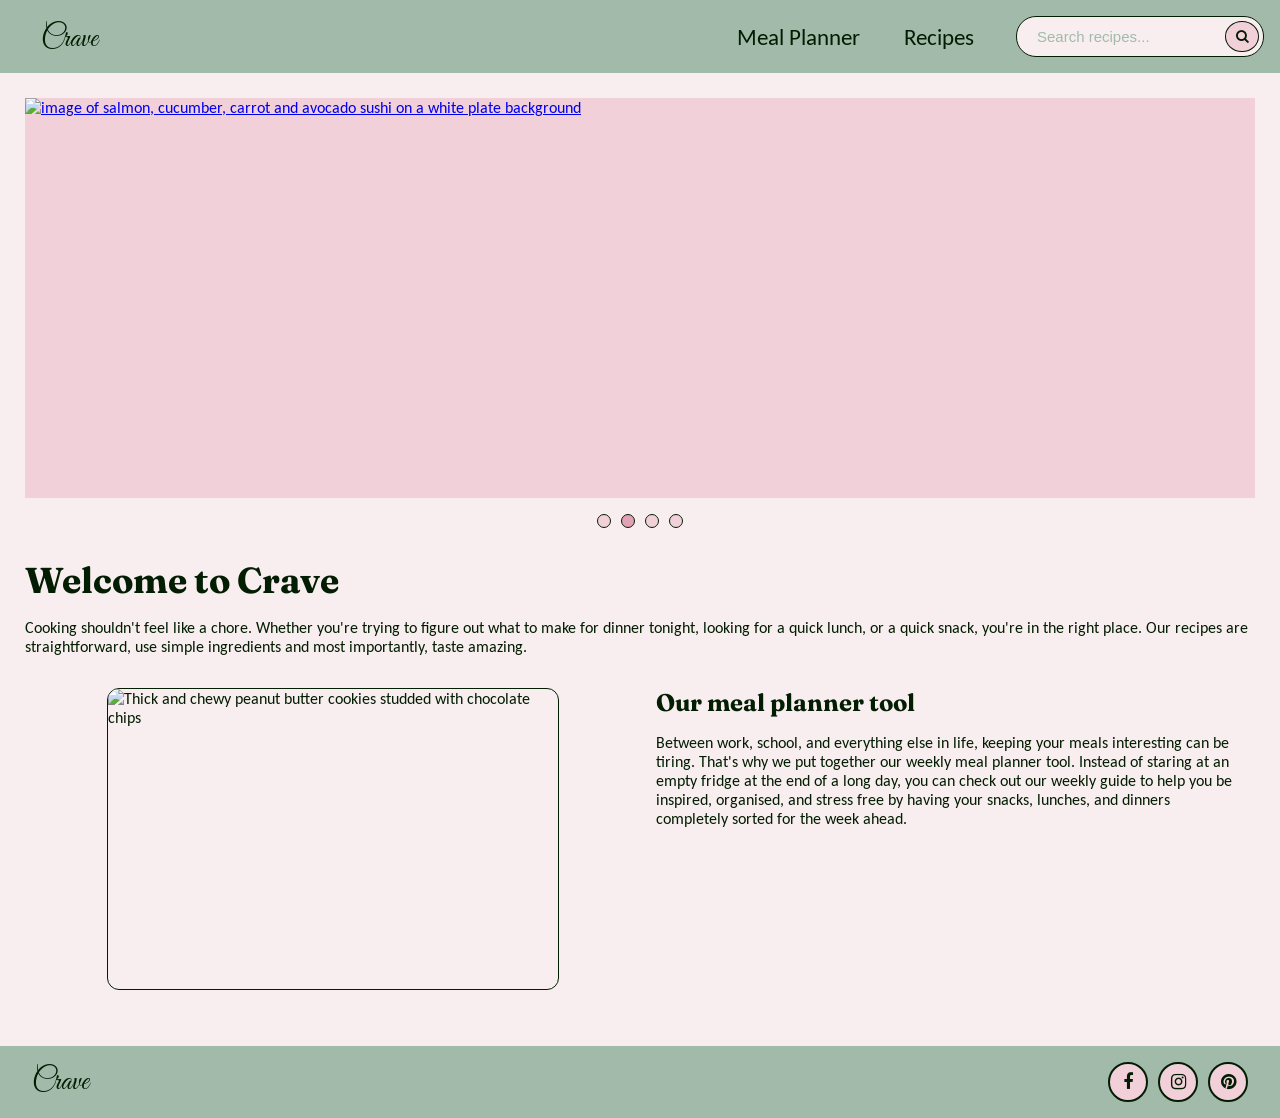
==== index.html @ 67f0110e "Add files via upload" ====
<!DOCTYPE html>
<html lang="en">
<head>
    <meta charset="UTF-8">
    <meta name="viewport" content="width=device-width, initial-scale=1.0">
    <title>Crave</title>
    <link rel="icon" type="image/png" href="images/crave-favicon.png">
    <link rel="stylesheet" href="style.css">
    <link rel="stylesheet" href="https://cdnjs.cloudflare.com/ajax/libs/font-awesome/4.7.0/css/font-awesome.min.css">
</head>
<body>
    <!-- Navbar with links and search -->
    <nav class="topnav" id="myTopnav">
        <a href="index.html" class="logo-link">Crave</a>
        <div id="nav-right">
            <a href="mealplanner.html" >Meal Planner</a>
            <a href="recipeindex.html">Recipes</a>
            <!-- Search bar for finding recipes -->
            <div class="search-container">
                <input type="text" id="recipeSearch" onkeyup="searchRecipes()" placeholder="Search recipes...">
                <button type="button" aria-label="Magnifying glass search icon"><i class="fa fa-search"></i></button>
                <div id="search-results">
                    <ul id="recipeMenu">
                        <li><a href="recipe.html?id=cookies">Chocolate Chip Peanut Butter Cookies</a></li>
                        <li><a href="recipe.html?id=crepe">Soft Crepes</a></li>
                        <li><a href="recipe.html?id=doughnuts">Fluffy Banana Airfryer Doughnut Holes</a></li>
                        <li><a href="recipe.html?id=flatbread">Garlic Butter Flatbread</a></li>
                        <li><a href="recipe.html?id=onion-rings">Crispy Onion Rings</a></li>
                        <li><a href="recipe.html?id=potato-salad">Creamy Potato Salad</a></li>
                        <li><a href="recipe.html?id=scone">Fluffy Scones</a></li>
                        <li><a href="recipe.html?id=sushi">Teriyaki Sushi</a></li>
                        <li><a href="recipe.html?id=bulgogi">Beef Bulgogi</a></li>
                        <li><a href="recipe.html?id=chicken">Honey Soy Chicken</a></li>
                    </ul>
                </div>
            </div>
        </div>
        <div class="hamburger">
            <div class="line"></div>
            <div class="line"></div>
            <div class="line"></div>
        </div>
    </nav>
    
    <div class="body-wrap">
        <main>
            <div class="content-section">
                <!-- Slideshow with images that link to recipes -->
                <div class="slideshow-container">
                    <div class="slide-active">
                        <a href="recipe.html?id=chicken">
                            <img class="slide-img" src="images/chicken.jpeg" alt="image of fried chicken with a garlic honey soy glaze, with coleslaw on the side">
                        </a>
                    </div>
                    <div class="slide">
                        <a href="recipe.html?id=sushi">
                            <img class="slide-img" src="images/sushi.jpeg" alt="image of salmon, cucumber, carrot and avocado sushi on a white plate background">
                        </a>
                    </div>
                    <div class="slide">
                        <a href="recipe.html?id=flatbread">
                            <img class="slide-img" src="images/flatbread.jpeg" alt="image of round, soft, buttery flatbread">
                        </a>
                    </div>
                    <div class="slide">
                        <a href="recipe.html?id=scone">
                            <img class="slide-img" src="images/scone.jpeg" alt="image of light, well risen scones on a baking tray">
                        </a>
                    </div>
                </div>
                <!-- Progression dots for the slideshow/carousel -->
                <div class="slide-dots">
                    <button class="dot-active"></button>
                    <button class="dot"></button>
                    <button class="dot"></button>
                    <button class="dot"></button>
                </div>
            </div>
            
            <!-- Welcome section, introducing the website -->
            <section class="welcome-intro">
                <h1>Welcome to Crave</h1> 
                <p>Cooking shouldn't feel like a chore. Whether you're trying to figure out what to make for dinner tonight, looking for a quick lunch, or a quick snack, you're in the right place. Our recipes are straightforward, use simple ingredients and most importantly, taste amazing.</p>
            </section>
        
            <!-- Information about the meal planner and an image from the cookie recipe -->
            <section class="row">
                <div class="column">
                    <img class="home-img" src="images/cookie.jpeg" alt="Thick and chewy peanut butter cookies studded with chocolate chips">
                </div>
                <div class="column">
                    <h2>Our meal planner tool</h2>
                    <p>Between work, school, and everything else in life, keeping your meals interesting can be tiring. That's why we put together our weekly meal planner tool. Instead of staring at an empty fridge at the end of a long day, you can check out our weekly guide to help you be inspired, organised, and stress free by having your snacks, lunches, and dinners completely sorted for the week ahead.</p>
                </div>
            </section>
        </main>
   </div>
   
   <!-- Footer with social media links -->
   <footer>
        <span class="footer-logo">Crave</span>
        <div class="footer-links">
            <a href="https://facebook.com" class="circle"><i class="fa fa-facebook"></i></a>
            <a href="https://instagram.com" class="circle"><i class="fa fa-instagram"></i></a>
            <a href="https://pinterest.com" class="circle"><i class="fa fa-pinterest"></i></a>
        </div>
    </footer>
    <script src="script.js"></script>
</body>
</html>
---- style.css ----
/* Importing fonts */
@import url('https://fonts.googleapis.com/css2?family=Carlito:ital,wght@0,400;0,700;1,400;1,700&family=Fraunces:ital,opsz,wght@0,9..144,100..900;1,9..144,100..900&family=Great+Vibes&display=swap');

/* Main page styling */
body {
    margin: 0;
    padding: 0;
    background-color: #f8eeef;
    font-family: 'Carlito', sans-serif;
    color: #031d02;
    
}

.body-wrap {
    margin: 25px;
}

/* Makes the scroll to top button more smooth */
html {scroll-behavior: smooth;}

/* TEXT */
h1, h2, h3 {
    font-family: 'Fraunces', serif;
    color: #031d02;
    font-weight: 700;
}

h1 {
    font-size: 36px;
    margin-bottom: 15px;
}

h2 {
    font-size: 24px;
    margin-top: 0;
    margin-bottom: 15px;
}

/* NAVBAR */
/* Styling and positioning for the nav bar */
nav {
    position: sticky;
    top: 0;
    z-index: 100;
    padding: 8px 0;
    box-sizing: border-box;
}

.topnav {
    background-color: #a1baaa;
    width: 100%;
    display: flex;
    align-items: center;
    padding: 10px 0;
    box-sizing: border-box;
}

.topnav a {
    display: block;
    color: #031d02;
    text-align: center;
    padding: 10px 16px;
    text-decoration: none;
    font-size: 23px;
    border-radius: 8px;
    margin: 0 2px;
}

/* Hover effect for navbar links */
.topnav a:hover {
    background-color: #f1d0d9;
    color: #031d02;
}

/* Logo styling */
.topnav a.logo-link {
    font-size: 30px;
    font-family: Great Vibes;
    margin-left: 25px;
    padding-bottom: 5px;
}

/* SEARCH BAR */
.search-container {
    position: relative;
    display: flex;
    align-items: center;
    background-color: #f8eeef;
    border: 1px solid #031d02;
    border-radius: 20px;
    padding: 4px 4px 4px 12px;
    margin: auto 16px;
}

.search-container input {
    padding: 6px 8px;
    border-radius: 20px;
    border: none;
    outline: none;
    font-size: 15px;
    width: 180px;
    background-color: transparent;
    color: #031d02;
}

/* Placeholder text colour */
.search-container input::placeholder {
    color: #a1baaa;
}

/* Search icon button */
.search-container button {
    padding: 8px 10px;
    border-radius: 50%;
    border: 1px solid #031d02;
    background-color: #f1d0d9;
    color: #031d02;
    cursor: pointer;
    display: flex;
    align-items: center;
    justify-content: center;
}

.search-container button:hover {
    background-color: #e2a1b4;
}

/* Right side navigation links */
#nav-right {
    margin-left: auto;
    display: flex;
    align-items: center;
    gap: 8px;
}

/* Results from recipe search */
#search-results {
    display: none;
    position: absolute;
    top: 100%;
    left: 0;
    background-color: #f8eeef;
    border: 1px solid #031d02;
    padding: 5px;
    border-radius: 10px;
    width: 250px;
    z-index: 999;
}

#recipeMenu {
    list-style-type: none;
    padding: 0;
    margin: 0;
}

#recipeMenu li a {
    padding: 8px 12px;
    text-decoration: none;
    color: #031d02;
    display: block;
}

#recipeMenu li a:hover {
    background-color: #f1d0d9;
}

/* Hamburger menu */
.hamburger {
    display: none;
    flex-direction: column;
    cursor: pointer;
    gap: 5px;
    margin-left: auto;
    margin-right: 16px;
    padding: 8px;
}

.hamburger .line {
    width: 25px;
    height: 3px;
    background: #031d02;
    border-radius: 2px;
}

/* Responsive navbar for smaller screens */
@media (max-width: 768px) {
    #nav-right {
        display: none;
        position: absolute;
        top: 60px;
        right: 0;
        background: #a1baaa;
        flex-direction: column;
        width: 200px;
        text-align: right;
        padding: 1rem;
    }

    #nav-right.active {
        display: flex;
    }

    .hamburger {
        display: flex;
    }
}


/* LAYOUT */
/* Grid layout */
.row {
    display: flex;
    align-items: flex-start;
}

.column {
    flex: 1;
    padding: 16px;
}


/* IMAGES */
.home-img {
    width: 100%;
    max-width: 450px;
    height: 300px;
    object-fit: cover;
    border-radius: 12px;
    border: 1px solid #031d02;
    display: block;
    margin: 0 auto;
}

/* FOOTER */
/* layout, spacing, styling */
footer {
    background-color: #a1baaa;
    display: flex;
    justify-content: space-between;
    align-items: center;
    padding: 16px 32px;
    margin-top: 40px;
}

/* Footer logo */
.footer-logo {
    font-size: 30px;
    color: #031d02;
    font-family: Great Vibes;
}

/* Social media circles layout */
.footer-links {
    display: flex;
    gap: 10px;
}

/* Social media circles */
.circle {
    width: 36px;
    height: 36px;
    border-radius: 50%;
    background-color: #f1d0d9;
    border: 2px solid #031d02;
    display: flex;
    align-items: center;
    justify-content: center;
    color: #031d02;
    text-decoration: none;
    font-size: 18px;
}

/* Hover effect for socials */
.circle:hover {
    background-color: #e2a1b4;
}

/* CAROUSEL */
.slideshow-container {
    position: relative;
    height: 400px;
    overflow: hidden;
    margin: 0;
}

/* Hidden slides */
.slide {
    position: absolute;
    top: 0;
    left: 0;
    width: 100%;
    height: 100%;
    display: flex;
    align-items: center;
    justify-content: center;
    opacity: 0;
    transition: opacity 0.8s ease-in-out;
    pointer-events: none;
}

/* Active slide */
.slide-active {
    position: absolute;
    top: 0;
    left: 0;
    width: 100%;
    height: 100%;
    display: flex;
    align-items: center;
    justify-content: center;
    transition: opacity 0.8s ease-in-out;
    opacity: 1;
    background-color: #f1d0d9;
    pointer-events: auto;
}

/* Progression dots for slideshow */
.slide-dots {
    display: flex;
    justify-content: center;
    align-items: center;
    margin: 16px 0;
    gap: 10px;
}

/* Styling for slideshow dots */
.dot, .dot-active {
    width: 14px;
    height: 14px;
    border-radius: 50%;
    cursor: pointer;
    padding: 0;
    border: 1.5px solid #031d02;
}

.dot {
    background-color: #f1d0d9;
}

/* Active slideshow dot */
.dot-active {
    background-color: #e2a1b4;
}

/* Slideshow images */
.slide-img {
    width: 100%;
    height: 100%;
    object-fit: cover;
    display: block;
}

.slideshow-container a {
    display: block;
    width: 100%;
    height: 100%;
}

/* Recipe grid layout */
.recipe-grid {
    display: grid;
    grid-template-columns: 1fr 1fr 1fr 1fr;
    gap: 24px;
    margin-top: 24px;
}

/* RECIPE CARD */
.recipe-card {
    border: 1px solid #031d02;
    border-radius: 8px;
    overflow: hidden;
    background-color: #d0ddd4;
    display: flex;
    flex-direction: column;
}

/* Recipe card image */
.recipe-card img {
    width: 100%;
    height: 200px;
    object-fit: cover;
    display: block;
}

/* Text content inside recipe cards */
.recipe-info {
    padding: 12px;
    display: flex;
    flex-direction: column;
    flex-grow: 1;
}

.recipe-info h2 {
    margin: 0 0 8px 0;
    font-size: 18px;
}

.recipe-info p {
    margin: 0 0 12px 0;
    font-size: 14px;
}

/* Recipe card button styling */
.recipe-info a {
    font-size: 14px;
    text-decoration: none;
    border: 1px solid #031d02;
    padding: 4px 10px;
    border-radius: 4px;
    display: inline-block;
    background-color: #f1d0d9;
    color: #031d02;
    margin-top: auto; 
    align-self: flex-start;
}

/* Hover effect for recipe links */
.recipe-info a:hover {
    background-color: #e2a1b4;
}

/* FILTER BUTTONS */
.filter-buttons {
    display: flex;
    gap: 10px;
    flex-wrap: wrap;
    margin-top: 16px;
}

.filter-btn {
    padding: 6px 16px;
    border: 1px solid #031d02;
    border-radius: 20px;
    background-color: #f1d0d9;
    cursor: pointer;
    font-size: 14px;
}

/* Hover effect for filter buttons */
.filter-btn:hover {
    background-color: #e2a1b4;
}

/* Highlighting the active filter button */
.filter-btn.active {
    background-color: #e2a1b4;
    font-weight: bold;
    border: 2px solid #031d02;
}

/* Link to quickly scroll back to the top */
.back-to-top {
    display: block;
    text-align: center;
    margin-top: 40px;
    font-size: 14px;
    text-decoration: none;
    color: #031d02;
}

/* Responsive recipe grid for smaller screens */
@media (max-width: 768px) {
    .recipe-grid {
        grid-template-columns: 1fr;
    }
}

/* RECIPE PAGE */
.recipe-container {
    max-width: 800px;
    margin: 60px auto; 
    position: relative;
    font-family: 'Carlito', sans-serif;
}

/* Recipe image layout */
.recipe-header {
    display: flex;
    justify-content: center;
    margin-bottom: -100px;
    position: relative;
    z-index: 10; 
}

/* Recipe image styling */
.recipe-circle-img {
    width: 200px;
    height: 200px;
    border-radius: 50%;
    border: 2px solid #031d02; 
    object-fit: cover; 
    background-color: white;
}

/* Main recipe content box */
.recipe-content-box {
    background-color: #d0ddd4;
    border: 2px solid #031d02;
    border-radius: 15px;
    padding: 120px 40px 40px;
    text-align: center;
    box-shadow: 0 8px 24px rgba(3, 29, 2, 0.3);
}

/* Layout for recipe information tags */
.recipe-stats {
    display: flex;
    justify-content: center;
    gap: 10px;
    flex-wrap: wrap;
    margin: 20px 0;
}

/* Individual recipe stat tags */
.stat-tag {
    background-color: #f1d0d9;
    border: 1px solid #031d02;
    padding: 4px 14px;
    border-radius: 20px;
    font-size: 14px;
    color: #031d02;
    font-family: 'Carlito', sans-serif;
}

/* INGREDIENTS AND METHOD */
/* Grid layout for ingredients and method sections */
.recipe-grid-layout {
    display: grid;
    grid-template-columns: 1fr 2fr;
    gap: 40px;
    text-align: left;
    margin-top: 20px;
    border-top: 1px solid #031d02;
    padding-top: 30px;
}

/* Ingredients column styling */
.ingredients-col {
    border-right: 1px solid #031d02;
    padding-right: 30px;
}

/* Ingredients list styling */
.ingredients-col ul {
    list-style: square; 
    padding-left: 20px;
    margin: 0;
}

.ingredients-col li {
    margin-bottom: 12px;
    line-height: 1.5;
    font-size: 16px;
}

/* Method list styling */
.method-col ol {
    padding-left: 25px;
    margin: 0;
}

.method-col li {
    margin-bottom: 15px;
    line-height: 1.6;
    font-size: 16px;
}

/* Styling for recipe tips section */
.recipe-tips {
    margin-top: 35px;
    padding: 20px 25px;
    background-color: #f8eeef; 
    border-radius: 10px;
    text-align: left;
    border: 1px solid #031d02;
}

/* Responsive recipe page layout */
@media (max-width: 600px) {
    .recipe-grid-layout {
        grid-template-columns: 1fr;
    }
    .ingredients-col {
        border-right: none;
        border-bottom: 1px solid #031d02;
        padding-bottom: 20px;
        padding-right: 0;
    }
}

/* Link for adapted recipes */
.recipe-source {
    margin-top: 35px;
    border-top: 1px solid #031d02;
    padding-top: 20px;
    font-size: 14px;
    text-align: center;
    font-family: 'Carlito', sans-serif;
}

.recipe-source p {
    margin: 0;
    color: #031d02;
}

/* Source website link */
.recipe-source a {
    color: #031d02;
    text-decoration: underline;
    font-weight: bold;
}

.recipe-source a:hover {
    color: #a1baaa;
}

/* MEAL PLANNER */
/* Main meal planner page layout */
.planner-container {
   margin-top: 30px;
   max-width: 1000px;
   margin: 30px auto;
}

/* Day section */
.day-section {
   margin-bottom: 30px;
   border: 1px solid #031d02;
   border-radius: 4px;
   overflow: hidden;
   background-color: #f8eeef;
}

/* Day heading styling */
.day-header {
   background-color: #d0ddd4;
   border-bottom: 1px solid #031d02;
}

/* Meal item */
.meal-item {
   display: flex;
   align-items: center;
   padding: 15px;
   gap: 15px;
   border-right: 1px solid #031d02;
}

/* Meal category headings */
.meal-headers {
   display: grid;
   grid-template-columns: 1fr 1fr 1fr;
   text-align: center;
   font-weight: bold;
   margin-bottom: 10px;
   font-family: Carlito;
}

/* Meal links */
.meal-link {
   display: flex;
   align-items: center;
   gap: 15px;
   text-decoration: none;
   color: inherit;
   width: 100%;
   transition: background-color 0.2s ease;
}

/* Day title styling */
.day-header h2 {
   margin: 0;
   padding: 12px 20px;
   font-size: 22px;
}

/* Grid layout for meals */
.meals-grid {
   display: grid;
   grid-template-columns: 1fr 1fr 1fr;
}

/* Removes border from right meal item to make the line a good width */
.meal-item:last-child {
   border-right: none;
}

/* Meal images */
.meal-item img {
   width: 85px;
   height: 85px;
   object-fit: cover;
   border: 1px solid #031d02;
   flex-shrink: 0;
}

/* Meal text styling */
.meal-text {
   font-size: 15px;
   line-height: 1.4;
   font-family: Carlito;
}

/* Intro paragraph on meal planner page */
.planner-container p {
    margin-bottom: 40px;
    line-height: 1.6;
    max-width: 850px;
}

/* Responsive meal planner for smaller screens */
@media (max-width: 768px) {
   .meals-grid, .meal-headers {
       grid-template-columns: 1fr;
   }
   .meal-headers {
       display: none;
   }
   .meal-item {
       border-right: none;
       border-bottom: 1px solid #031d02;
   }
   .meal-item:last-child {
       border-bottom: none;
   }
}
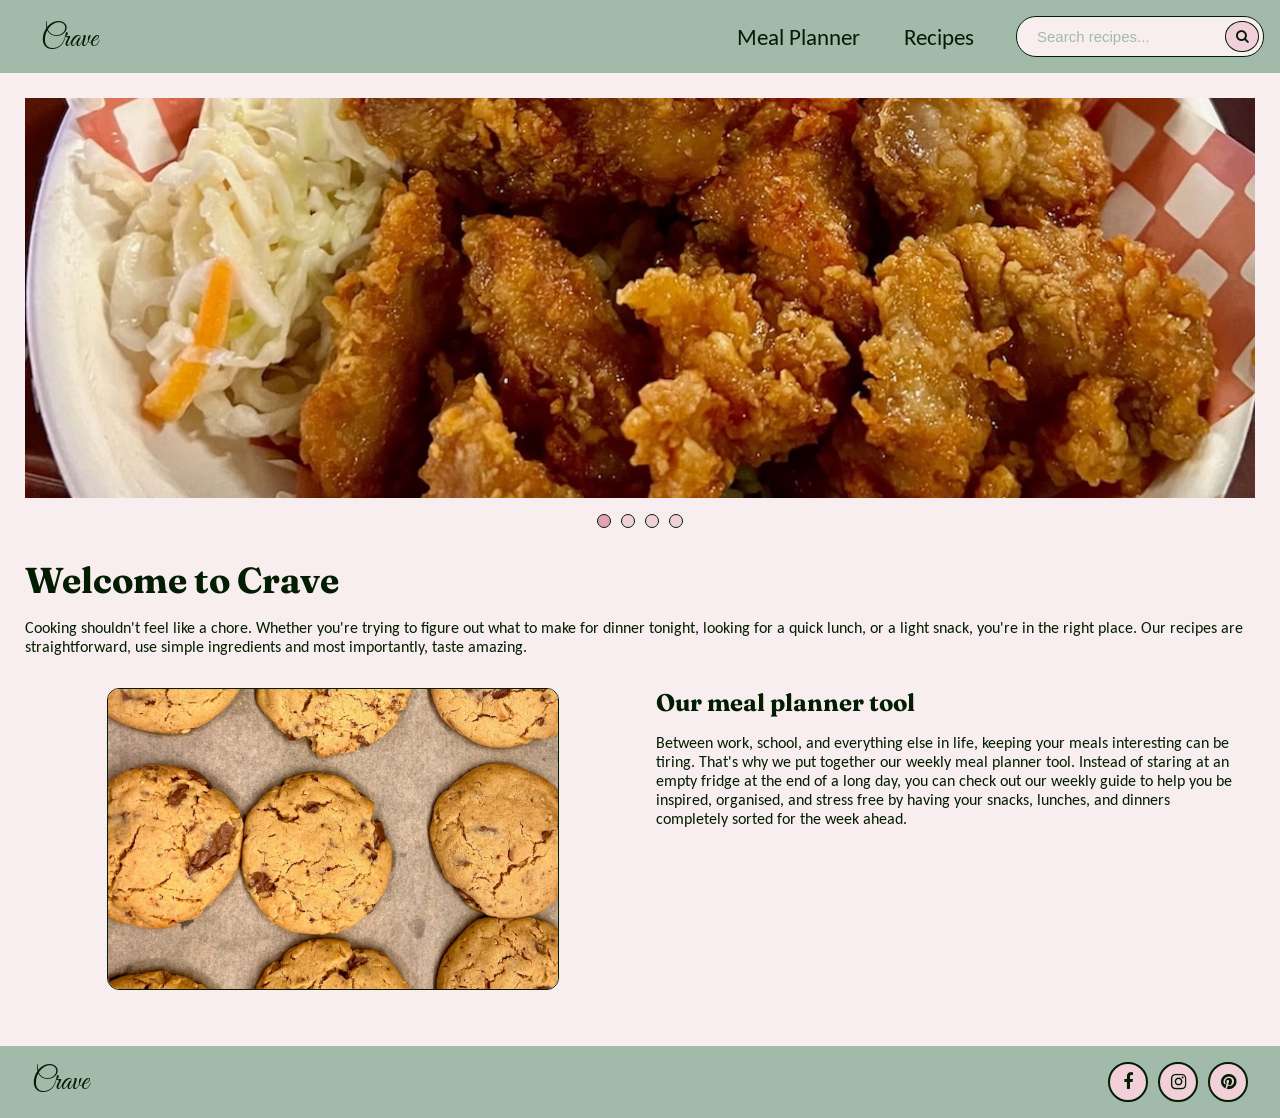
==== commit 09051a14: "Update index.html" ====
--- a/index.html
+++ b/index.html
@@ -80,7 +80,7 @@
             <!-- Welcome section, introducing the website -->
             <section class="welcome-intro">
                 <h1>Welcome to Crave</h1> 
-                <p>Cooking shouldn't feel like a chore. Whether you're trying to figure out what to make for dinner tonight, looking for a quick lunch, or a quick snack, you're in the right place. Our recipes are straightforward, use simple ingredients and most importantly, taste amazing.</p>
+                <p>Cooking shouldn't feel like a chore. Whether you're trying to figure out what to make for dinner tonight, looking for a quick lunch, or a light snack, you're in the right place. Our recipes are straightforward, use simple ingredients and most importantly, taste amazing.</p>
             </section>
         
             <!-- Information about the meal planner and an image from the cookie recipe -->
@@ -107,4 +107,4 @@
     </footer>
     <script src="script.js"></script>
 </body>
-</html>+</html>
--- a/style.css
+++ b/style.css
@@ -191,9 +191,11 @@
         right: 0;
         background: #a1baaa;
         flex-direction: column;
-        width: 200px;
-        text-align: right;
+        width: 100%;
+        text-align: center; 
         padding: 1rem;
+        z-index: 1000;
+        box-shadow: 0 4px 10px rgba(3, 29, 2, 0.15);
     }
 
     #nav-right.active {
@@ -202,6 +204,13 @@
 
     .hamburger {
         display: flex;
+    }
+
+    .search-container {
+        margin: 12px auto; 
+        width: 80%; 
+        max-width: 300px;
+        background-color: #f8eeef;
     }
 }
 
@@ -434,6 +443,7 @@
     background-color: #f1d0d9;
     cursor: pointer;
     font-size: 14px;
+    color: #031d02;
 }
 
 /* Hover effect for filter buttons */
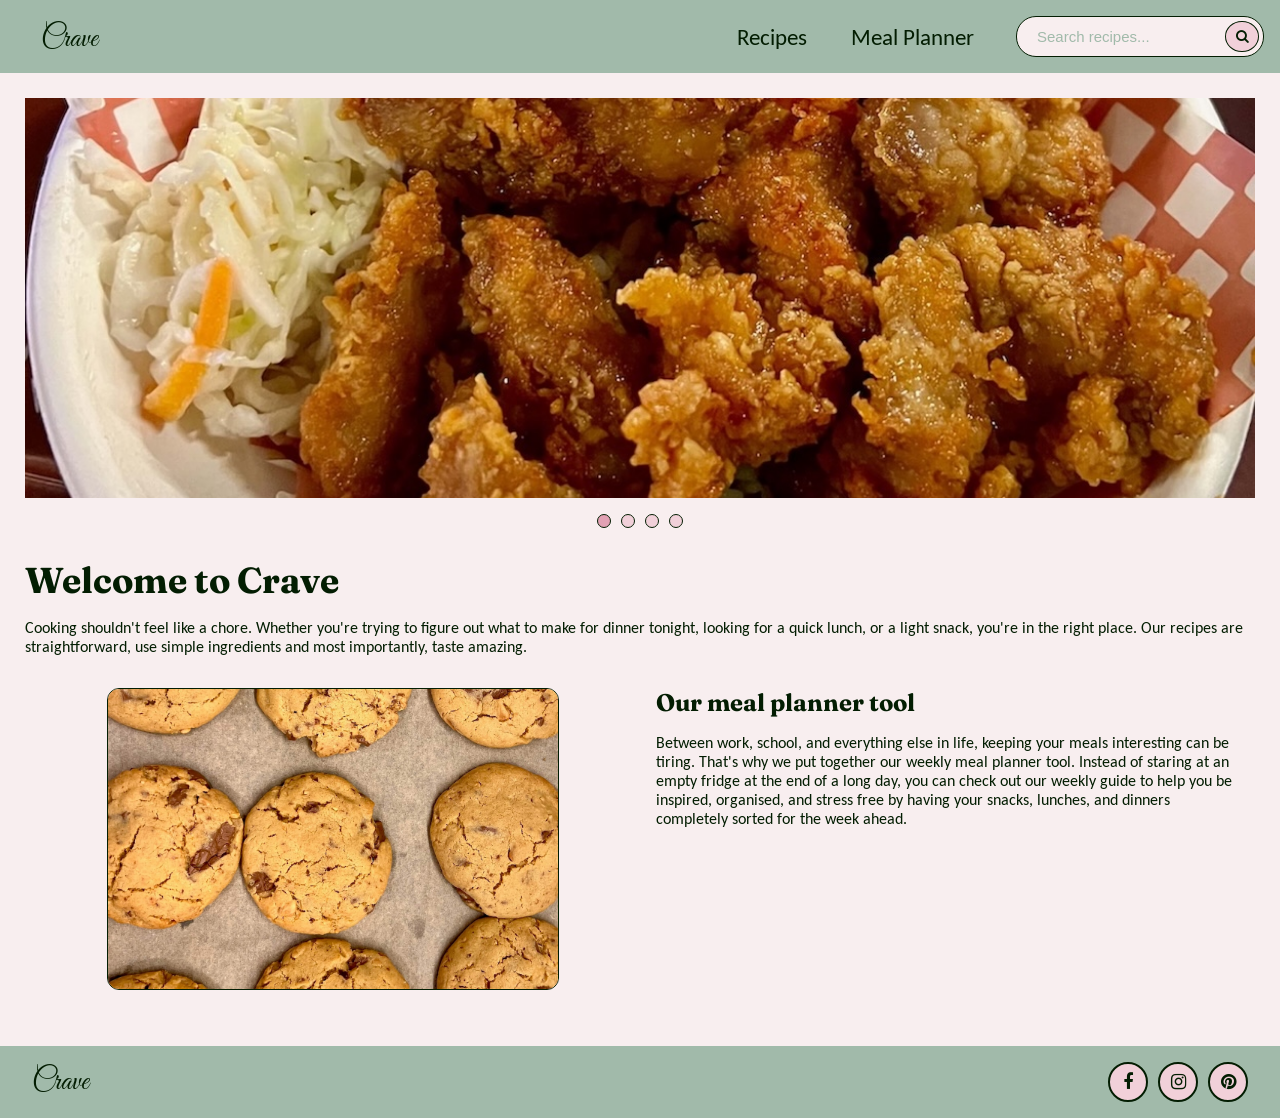
==== commit 938704cc: "Update index.html" ====
--- a/index.html
+++ b/index.html
@@ -13,8 +13,8 @@
     <nav class="topnav" id="myTopnav">
         <a href="index.html" class="logo-link">Crave</a>
         <div id="nav-right">
-            <a href="mealplanner.html" >Meal Planner</a>
             <a href="recipeindex.html">Recipes</a>
+            <a href="mealplanner.html">Meal Planner</a>
             <!-- Search bar for finding recipes -->
             <div class="search-container">
                 <input type="text" id="recipeSearch" onkeyup="searchRecipes()" placeholder="Search recipes...">
--- a/style.css
+++ b/style.css
@@ -41,7 +41,7 @@
 nav {
     position: sticky;
     top: 0;
-    z-index: 100;
+    z-index: 1000;
     padding: 8px 0;
     box-sizing: border-box;
 }
@@ -53,6 +53,8 @@
     align-items: center;
     padding: 10px 0;
     box-sizing: border-box;
+    position: relative; 
+    z-index: 1001;
 }
 
 .topnav a {
@@ -702,6 +704,7 @@
    object-fit: cover;
    border: 1px solid #031d02;
    flex-shrink: 0;
+   border-radius: 4px;
 }
 
 /* Meal text styling */
